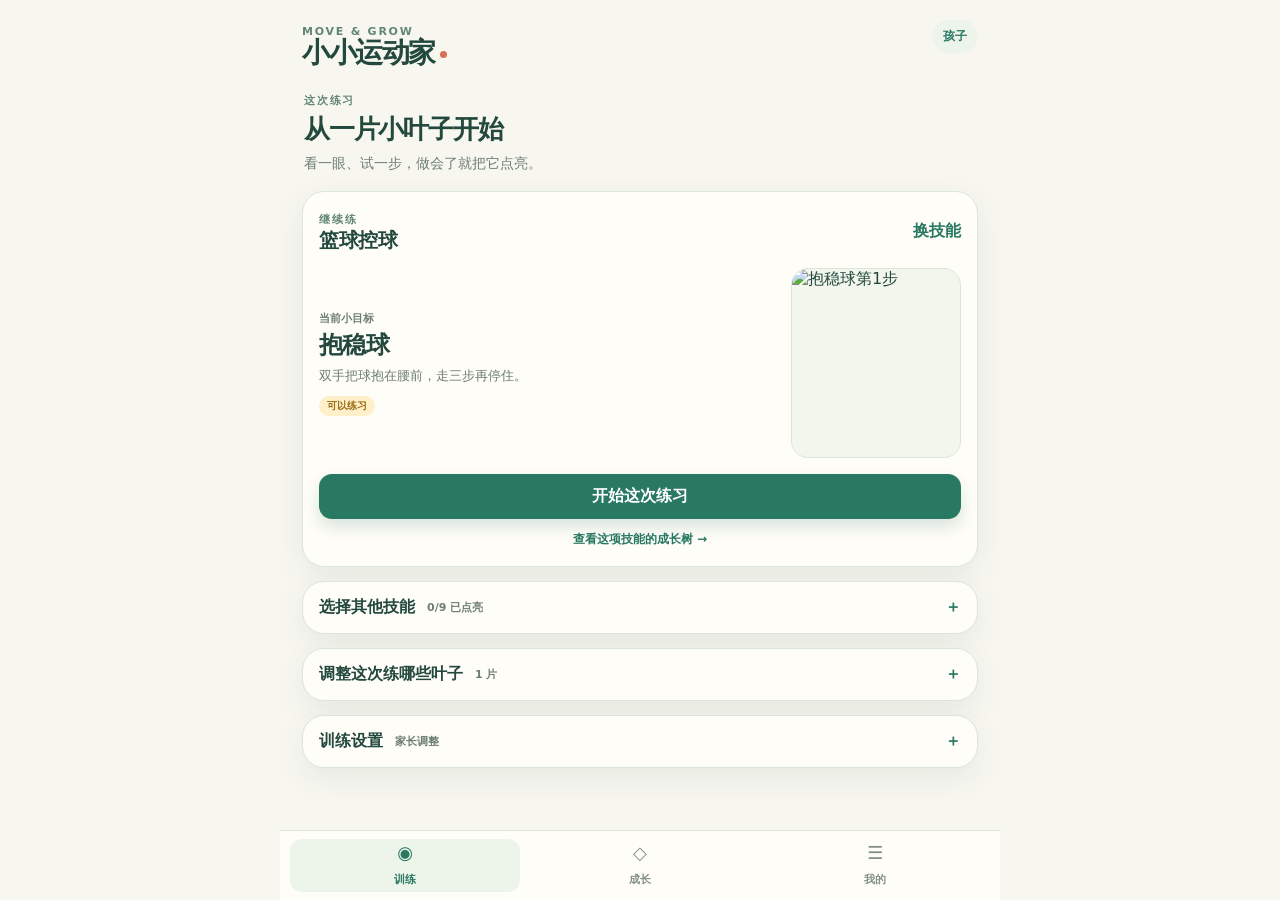
==== next/index.html @ 774c68de "发布 next 页面" ====
<!doctype html>
<html lang="zh-CN">
<head>
  <meta charset="utf-8">
  <meta name="viewport" content="width=device-width,initial-scale=1,viewport-fit=cover">
  <meta name="theme-color" content="#1f6c58">
  <meta name="description" content="给孩子的亲子运动成长记录，从一片小叶子开始。">
  <title>小小运动家</title>
  <link rel="stylesheet" href="next.css">
  <script src="next-content.js" defer></script>
  <script src="next-illustrations.js" defer></script>
  <script src="next-app.js?tree-layout=grouped3" defer></script>
</head>
<body>
<div class="app-shell">
  <header class="topbar">
    <div><span class="eyebrow">MOVE & GROW</span><h1>小小运动家<span class="dot"></span></h1></div>
    <span id="profileBadge" class="profile-badge">孩子</span>
  </header>

  <main>
    <section id="trainView" class="view" aria-labelledby="trainTitle">
      <div class="hero-copy compact-hero">
        <p class="eyebrow">这次练习</p>
        <h2 id="trainTitle">从一片小叶子开始</h2>
        <p>看一眼、试一步，做会了就把它点亮。</p>
      </div>

      <section class="section-card primary-practice-card" aria-labelledby="currentSkillName">
        <div class="section-head">
          <div><span class="section-kicker">继续练</span><h3 id="currentSkillName">篮球控球</h3></div>
          <button id="changeSkillButton" class="text-button" type="button">换技能</button>
        </div>
        <div class="current-leaf-preview">
          <div class="current-leaf-copy">
            <span class="current-leaf-label">当前小目标</span>
            <h4 id="currentLeafName">抱稳球</h4>
            <p id="currentLeafTask">双手把球抱在腰前，走三步再停住。</p>
            <span id="currentLeafStatus" class="status-pill">可以练习</span>
          </div>
          <div id="currentLeafImage" class="current-leaf-image" aria-label="当前动作图解"></div>
        </div>
        <button id="startSessionPrimary" class="primary-button" type="button">开始这次练习</button>
        <button id="openTreeFromTrain" class="subtle-link" type="button">查看这项技能的成长树 →</button>
      </section>

      <details id="skillChooser" class="section-card simple-details">
        <summary><span>选择其他技能</span><span id="skillProgress" class="summary-meta"></span></summary>
        <div class="details-body">
          <p class="muted short-help">换一项技能后，页面会自动推荐下一片可以练的叶子。</p>
          <div id="skillPicker" class="skill-picker"></div>
        </div>
      </details>

      <details id="leafChooser" class="section-card simple-details">
        <summary><span>调整这次练哪些叶子</span><span id="selectedLeafCount" class="summary-meta">1 片</span></summary>
        <div class="details-body">
          <p class="muted short-help">默认练当前叶子。孩子状态好时，可以再加一到两片同一技能的叶子。</p>
          <div id="todayPath" class="today-path"></div>
        </div>
      </details>

      <details id="trainingOptions" class="section-card simple-details">
        <summary><span>训练设置</span><span class="summary-meta">家长调整</span></summary>
        <div class="details-body">
          <div class="duration-row"><label for="duration">这次时长</label><select id="duration"><option value="25">轻量</option><option value="40" selected>标准</option><option value="50">加长</option></select></div>
          <p class="muted short-help">时长包含热身、练习、游戏和收尾；孩子累了随时可以结束。</p>
        </div>
      </details>

      <div id="sessionPanel" class="section-card session-card" hidden></div>
    </section>

    <section id="treeView" class="view" hidden aria-labelledby="treeTitle">
      <div class="page-heading compact-heading"><p class="eyebrow">成长</p><h2 id="treeTitle">一项技能，一棵树</h2><p>从底部的小能力开始，慢慢长出新的本领。</p></div>
      <div class="section-card tree-select-card simple-tree-tools">
        <label for="treeSkillSelect">正在看的技能</label>
        <select id="treeSkillSelect"></select>
        <div id="treeLegend" class="tree-legend"><span><i class="legend-dot done"></i>已点亮</span><span><i class="legend-dot ready"></i>现在可以练</span><span><i class="legend-dot locked"></i>先预览</span></div>
      </div>
      <div id="skillTree" class="skill-tree" aria-live="polite"></div>
    </section>

    <section id="myView" class="view" hidden aria-labelledby="myTitle">
      <div class="page-heading compact-heading"><p class="eyebrow">我的</p><h2 id="myTitle">成长和设置</h2><p>先看看点亮的叶子，再调整档案和陪练方式。</p></div>
      <details class="section-card simple-details" open><summary><span>成长记录</span><span class="summary-meta">看见点亮的叶子</span></summary><div class="details-body"><div id="recordSummary" class="record-summary"></div><div id="recordList" class="record-list"></div></div></details>
      <div class="section-card profile-card">
        <div class="section-head"><div><span class="section-kicker">档案</span><h3>当前使用者</h3></div><span class="muted">本机保存</span></div>
        <div class="profile-controls"><label for="profileSelect">使用者<select id="profileSelect"></select></label><button id="newProfile" class="secondary-button" type="button">新增</button></div>
        <div id="newProfileForm" class="new-profile-form" hidden><label for="newProfileName">名字</label><div><input id="newProfileName" type="text" maxlength="20" autocomplete="off" placeholder="例如：小明"><button id="createProfile" class="secondary-button" type="button">创建</button></div></div>
        <p class="muted profile-note">不同档案互相独立；换手机时可以导出后再导入。</p>
      </div>

      <details class="section-card simple-details" open><summary><span>孩子害怕失败时</span></summary><div class="details-body prose"><p>先承认难受，再给一个更小的选择：“你想把球放近一点，还是先看我做一次？”</p><p>把成功标准改成“试了一个步骤”，大人自然示范失误、调整和再试。</p></div></details>
      <details class="section-card simple-details"><summary><span>安全和器材</span></summary><div class="details-body prose"><p>使用轻球、软豆袋、扁平标志和软短绳，选择平整、防滑、远离车流的空地。</p><p>出现疼痛、明显跛行、异常气喘或头晕，立即停止并咨询专业人员。</p></div></details>
      <details class="section-card simple-details"><summary><span>备份成长记录</span></summary><div class="details-body"><p class="muted">记录只保存在当前浏览器，不会自动同步到其他手机。</p><div class="button-row"><button id="exportData" class="secondary-button" type="button">导出当前档案</button><label class="secondary-button file-label">导入档案<input id="importData" type="file" accept="application/json,.json"></label></div><p id="backupStatus" class="status-text"></p></div></details>
    </section>
  </main>
</div>

<div id="leafDetail" class="leaf-detail" hidden></div>
<nav class="bottom-nav" aria-label="主导航"><button data-view="trainView" aria-current="page"><span>◉</span>训练</button><button data-view="treeView"><span>◇</span>成长</button><button data-view="myView"><span>☰</span>我的</button></nav>
<div id="toast" class="toast" role="status" aria-live="polite" hidden></div>
</body>
</html>
---- next/next.css ----
:root{--ink:#23483d;--muted:#6c7d73;--paper:#f7f7f0;--card:#fffdf8;--line:#dce6da;--green:#287862;--coral:#d86e55;--shadow:0 10px 30px rgba(42,75,61,.08)}
*{box-sizing:border-box}html{background:var(--paper);color:var(--ink);font-family:ui-rounded,"PingFang SC","Microsoft YaHei",system-ui,sans-serif}body{margin:0;min-width:320px;padding-bottom:84px}.app-shell{width:min(720px,100%);margin:0 auto;padding:18px 16px 32px}.topbar{display:flex;justify-content:space-between;align-items:flex-start;padding:2px 0 22px}.eyebrow,.section-kicker{font-size:11px;letter-spacing:.16em;font-weight:800;color:#628675;margin:0 0 6px}.topbar h1{font-size:28px;line-height:1;margin:0;letter-spacing:-.05em}.dot{display:inline-block;width:7px;height:7px;margin-left:5px;border-radius:50%;background:var(--coral);vertical-align:middle}.version-pill{background:#e7f0e5;color:var(--green);border-radius:99px;padding:8px 11px;font-size:12px;font-weight:700}.hero-copy{padding:12px 2px 20px}.hero-copy h2,.page-heading h2{font-size:28px;line-height:1.18;letter-spacing:-.045em;margin:0 0 10px}.hero-copy p:last-child,.page-heading p:last-child{margin:0;color:var(--muted);line-height:1.7;font-size:14px}.section-card{background:var(--card);border:1px solid var(--line);border-radius:22px;box-shadow:var(--shadow);padding:18px;margin:0 0 14px}.section-head{display:flex;justify-content:space-between;gap:12px;align-items:flex-start}.section-head h3{font-size:19px;margin:0;letter-spacing:-.025em}.muted{color:var(--muted);font-size:13px}.text-button{border:0;background:none;color:var(--green);font:inherit;font-weight:750;padding:4px 0}.skill-picker{display:grid;grid-template-columns:repeat(2,minmax(0,1fr));gap:9px;margin-top:16px}.skill-option{appearance:none;border:1px solid var(--line);background:#fff;border-radius:15px;padding:12px;text-align:left;cursor:pointer;color:var(--ink);display:flex;align-items:center;gap:9px;min-height:58px}.skill-option.selected{border-color:var(--green);box-shadow:0 0 0 3px rgba(40,120,98,.12);background:#f0f7ee}.skill-option .skill-swatch{width:12px;height:12px;border-radius:50%;flex:none}.skill-option strong{display:block;font-size:14px}.skill-option small{display:block;color:var(--muted);margin-top:2px;font-size:11px}.today-card .muted{line-height:1.65;margin:10px 0 14px}.today-path{display:grid;gap:8px}.path-row{display:grid;grid-template-columns:32px 1fr auto;align-items:center;gap:9px;border:1px solid #e4ebe1;border-radius:14px;padding:10px 11px}.path-index{width:23px;height:23px;border-radius:50%;background:#e5f0e5;color:var(--green);font-weight:800;font-size:12px;display:grid;place-items:center}.path-row strong{font-size:13px}.path-row small{font-size:11px;color:var(--muted)}.leaf-chip{color:#fff;border-radius:99px;padding:5px 8px;font-size:10px;font-weight:800}.duration-row{display:flex;align-items:center;justify-content:space-between;border-top:1px solid var(--line);margin-top:16px;padding-top:14px;font-size:13px;font-weight:700}.duration-row select,.tree-select-card select{border:1px solid var(--line);border-radius:10px;background:white;padding:9px 10px;color:var(--ink);font:inherit;font-size:13px}.primary-button,.secondary-button{border:0;border-radius:13px;padding:12px 15px;font:inherit;font-weight:800;cursor:pointer}.primary-button{width:100%;margin-top:16px;background:var(--green);color:white;box-shadow:0 8px 15px rgba(40,120,98,.18)}.secondary-button{background:#edf4ec;color:var(--green)}.session-card{border-color:#b9d7c0;background:#f7fbf4}.session-card h3{margin:0;font-size:20px}.session-card>p{line-height:1.6}.session-meta{display:flex;justify-content:space-between;color:var(--muted);font-size:12px;margin:10px 0 14px}.training-step{border:1px solid var(--line);border-radius:17px;padding:13px;background:white;margin:9px 0}.training-step.is-focus{border-color:#a8ccb0;box-shadow:inset 4px 0 0 var(--green)}.step-top{display:flex;justify-content:space-between;gap:10px;align-items:center}.step-top strong{font-size:14px}.training-step p{font-size:13px;line-height:1.55;color:var(--muted);margin:7px 0}.step-actions{display:flex;gap:8px}.small-button{border:0;background:#eef5ed;color:var(--green);border-radius:9px;padding:8px 10px;font:inherit;font-size:12px;font-weight:800}.page-heading{padding:12px 2px 18px}.tree-select-card{display:flex;align-items:center;gap:10px;flex-wrap:wrap}.tree-select-card label{font-weight:800;font-size:13px}.tree-select-card select{flex:1;min-width:170px}.tree-legend{width:100%;display:flex;gap:12px;flex-wrap:wrap;color:var(--muted);font-size:11px}.tree-legend span{display:flex;align-items:center;gap:5px}.legend-dot{display:inline-block;width:10px;height:10px;border-radius:50%}.legend-dot.done{background:var(--green)}.legend-dot.ready{background:#f0b653}.legend-dot.locked{background:#d6dfd4}.skill-tree{position:relative;padding:16px 0 2px}.skill-tree:before{content:"";position:absolute;left:21px;top:20px;bottom:18px;width:5px;border-radius:4px;background:#d7e7d4}.tree-branch{position:relative;padding:0 0 17px 48px}.tree-branch:before{content:"";position:absolute;left:21px;top:20px;width:28px;height:2px;background:#d7e7d4}.branch-head{position:relative;display:flex;align-items:center;gap:9px;margin-bottom:9px}.branch-node{width:16px;height:16px;position:absolute;left:-34px;background:#c6dec7;border:4px solid var(--paper);border-radius:50%;box-shadow:0 0 0 2px #9fc49f}.branch-head h3{font-size:15px;margin:0}.branch-head p{font-size:11px;color:var(--muted);margin:0}.leaf-grid{display:grid;gap:8px}.leaf-card{position:relative;border:1px solid var(--line);border-radius:16px;background:#fff;padding:11px 12px;display:grid;grid-template-columns:32px 1fr auto;align-items:center;gap:9px;text-align:left;cursor:pointer;min-height:62px}.leaf-card:before{content:"";position:absolute;left:-27px;top:50%;width:27px;height:2px;background:#d7e7d4}.leaf-card.done{background:#edf7ea;border-color:#a9cda9}.leaf-card.ready{border-color:#efce86;background:#fffaf0}.leaf-card.locked{opacity:.6;cursor:not-allowed;background:#f4f6f1}.leaf-shape{width:28px;height:21px;border-radius:100% 0 100% 0;transform:rotate(-35deg);background:#d8e5d3;display:grid;place-items:center;color:var(--green);font-size:11px;font-weight:900}.done .leaf-shape{background:var(--green);color:#fff}.ready .leaf-shape{background:#f0b653;color:#fff}.leaf-card strong{font-size:13px}.leaf-card small{display:block;color:var(--muted);font-size:11px;line-height:1.4;margin-top:2px}.leaf-status{font-size:11px;color:var(--muted);white-space:nowrap}.done .leaf-status{color:var(--green);font-weight:800}.ready .leaf-status{color:#b07b16;font-weight:800}.leaf-detail{position:fixed;z-index:40;inset:auto 0 70px;margin:auto;width:min(720px,100%);background:var(--card);border:1px solid var(--line);border-radius:25px;box-shadow:0 -14px 40px rgba(33,59,48,.18);padding:18px 16px 105px;max-height:87vh;overflow:auto}.leaf-detail.open{display:block}.leaf-detail:before{content:"";display:block;width:40px;height:4px;border-radius:5px;background:#cddbc9;margin:-7px auto 14px}.leaf-detail h3{font-size:22px;margin:0}.leaf-detail .detail-kicker{color:var(--green);font-size:11px;font-weight:800;letter-spacing:.12em}.leaf-detail p{line-height:1.6;font-size:14px}.detail-top{display:flex;justify-content:space-between;gap:10px}.close-detail{border:0;background:#eef4eb;border-radius:50%;width:32px;height:32px;font-size:20px;color:var(--green)}.motion-sequence{display:grid;grid-template-columns:repeat(4,1fr);gap:5px;margin:14px 0}.motion-frame{border:1px solid var(--line);border-radius:12px;overflow:hidden;background:#f1f6ed}.motion-frame svg{width:100%;display:block}.motion-frame figcaption{font-size:10px;padding:5px 4px;color:var(--muted);text-align:center;white-space:nowrap;overflow:hidden;text-overflow:ellipsis}.detail-tip{background:#f0f6eb;border-radius:13px;padding:10px 12px;color:#476953;font-size:13px}.record-summary{display:grid;grid-template-columns:repeat(2,1fr);gap:10px;margin-bottom:14px}.summary-stat{background:var(--card);border:1px solid var(--line);border-radius:17px;padding:14px}.summary-stat strong{font-size:24px;display:block}.summary-stat span{font-size:12px;color:var(--muted)}.record-list{display:grid;gap:10px}.record-skill{background:var(--card);border:1px solid var(--line);border-radius:18px;padding:14px}.record-skill-head{display:flex;justify-content:space-between;align-items:center}.record-skill h3{font-size:16px;margin:0}.record-skill small{color:var(--muted)}.record-bar{height:7px;background:#e8eee4;border-radius:7px;overflow:hidden;margin:11px 0}.record-bar i{display:block;height:100%;background:var(--green);border-radius:inherit}.record-leaf-row{display:grid;grid-template-columns:25px 1fr auto;gap:8px;align-items:center;padding:7px 0;border-top:1px solid #edf1eb}.record-leaf-row strong{font-size:12px}.record-leaf-row small{display:block;color:var(--muted);font-size:11px}.record-mark{color:var(--green);font-weight:800;font-size:12px}.backup-card summary,.section-card summary{cursor:pointer;font-weight:800;list-style:none}.backup-card summary::-webkit-details-marker,.section-card summary::-webkit-details-marker{display:none}.backup-card summary:after,.section-card summary:after{content:"＋";float:right;color:var(--green)}.backup-card[open] summary:after,.section-card[open] summary:after{content:"−"}.details-body{padding-top:14px}.prose p{font-size:13px;line-height:1.75;margin:7px 0}.button-row{display:flex;gap:9px;flex-wrap:wrap}.file-label{position:relative;overflow:hidden}.file-label input{position:absolute;inset:0;opacity:0}.status-text{font-size:12px;color:var(--muted)}.bottom-nav{position:fixed;z-index:30;bottom:0;left:0;right:0;margin:auto;width:min(720px,100%);height:70px;padding:8px 10px calc(8px + env(safe-area-inset-bottom));display:grid;grid-template-columns:repeat(4,1fr);gap:5px;background:rgba(255,253,248,.95);backdrop-filter:blur(14px);border-top:1px solid var(--line)}.bottom-nav button{border:0;background:none;color:#829087;font:inherit;font-size:11px;font-weight:750;display:grid;place-items:center;gap:2px;border-radius:12px}.bottom-nav button span{font-size:18px;line-height:1}.bottom-nav button[aria-current=page]{color:var(--green);background:#edf5eb}.toast{position:fixed;z-index:50;left:50%;bottom:85px;transform:translateX(-50%);padding:10px 14px;background:#24493c;color:white;border-radius:12px;font-size:12px;box-shadow:0 8px 20px #18382c44}.toast[hidden],.view[hidden],.leaf-detail[hidden]{display:none}
@media(min-width:620px){.skill-picker{grid-template-columns:repeat(3,minmax(0,1fr))}.motion-sequence{gap:8px}.app-shell{padding-left:22px;padding-right:22px}.leaf-grid{grid-template-columns:repeat(2,minmax(0,1fr))}.leaf-card:before{display:none}.tree-branch:before{left:21px;width:26px}}

/* tree canvas: trunk, branches and leaves */
.skill-tree{padding:8px 0 16px;overflow:hidden}
.tree-stage{position:relative;min-height:var(--tree-height);height:var(--tree-height);border-radius:28px;overflow:hidden;background:linear-gradient(180deg,#f4faed 0%,#edf5e7 54%,#e3efdf 100%);border:1px solid #d7e7d4;box-shadow:inset 0 -28px 0 rgba(122,157,103,.08)}
.tree-stage:after{content:"";position:absolute;left:0;right:0;bottom:0;height:110px;background:radial-gradient(ellipse at 50% 100%,rgba(102,137,77,.20),transparent 67%);pointer-events:none}
.tree-lines{position:absolute;inset:0;width:100%;height:100%;z-index:1;overflow:visible}
.tree-trunk{fill:none;stroke:url(#trunkGradient);stroke-width:34;stroke-linecap:round;filter:drop-shadow(1px 3px 2px rgba(81,58,40,.13))}
.tree-root{fill:none;stroke:#79513a;stroke-width:13;stroke-linecap:round;opacity:.85}
.tree-branch-line{fill:none;stroke:#79513a;stroke-width:14;stroke-linecap:round}
.tree-twig{fill:none;stroke:#8d6043;stroke-width:7;stroke-linecap:round;opacity:.9}
.tree-canopy{opacity:.72;filter:drop-shadow(0 4px 3px rgba(58,96,47,.12))}.tree-foliage-leaf{filter:drop-shadow(0 2px 1px rgba(56,91,49,.14))}
.tree-twig.done{stroke:#5f8a57}.tree-twig.ready{stroke:#d69a3d}.tree-twig.locked{stroke:#a8b5a2}
.tree-crown{z-index:0}.tree-foliage-leaf{filter:drop-shadow(0 2px 1px rgba(56,91,49,.12));transition:opacity .2s}.tree-fruit{filter:drop-shadow(0 2px 1px rgba(116,83,33,.2))}
.tree-branch-label{position:absolute;z-index:3;min-width:112px;padding:8px 10px;border-radius:13px;background:rgba(255,253,248,.94);border:1px solid color-mix(in srgb,var(--branch-color) 35%,#fff);box-shadow:0 4px 12px rgba(54,77,53,.10);transform:translateY(-50%)}
.tree-branch-label strong{display:block;font-size:12px;color:var(--ink)}.tree-branch-label small{display:block;color:var(--muted);font-size:10px;margin-top:2px}
.tree-leaf{position:absolute;z-index:4;width:132px;height:64px;min-height:64px;border:1px solid #cdddc8;border-radius:18px;background:rgba(255,255,251,.96);padding:9px 9px 9px 8px;display:flex;align-items:center;gap:7px;text-align:left;color:var(--ink);cursor:pointer;box-shadow:0 5px 14px rgba(44,76,55,.10);transform:translateY(-50%);transition:transform .16s ease,box-shadow .16s ease}
.tree-leaf:hover,.tree-leaf:focus-visible{transform:translateY(-50%) scale(1.03);box-shadow:0 8px 18px rgba(44,76,55,.18);outline:none}
.tree-leaf-mark{width:28px;height:22px;flex:none;border-radius:100% 0 100% 0;transform:rotate(-35deg);display:grid;place-items:center;background:#dbe7d6;color:#628161;font-size:12px;font-weight:900}
.tree-leaf-copy{min-width:0}.tree-leaf-copy strong{display:block;font-size:12px;line-height:1.25}.tree-leaf-copy small{display:block;color:var(--muted);font-size:10px;margin-top:3px}
.tree-leaf.done{background:#eff8e9;border-color:#8fbd85}.tree-leaf.done .tree-leaf-mark{background:#4f8a55;color:#fff}.tree-leaf.done .tree-leaf-copy small{color:#4f8a55;font-weight:800}
.tree-leaf.ready{background:#fff9e9;border-color:#e2b85b;box-shadow:0 0 0 3px rgba(226,184,91,.14),0 5px 14px rgba(44,76,55,.10)}.tree-leaf.ready .tree-leaf-mark{background:#e0ac42;color:#fff}.tree-leaf.ready .tree-leaf-copy small{color:#a87314;font-weight:800}
.tree-leaf.locked{opacity:.55;filter:saturate(.55);cursor:not-allowed}.tree-leaf.locked .tree-leaf-mark{background:#d4ddd1;color:#879487}
.tree-leaf.locked:hover,.tree-leaf.locked:focus-visible{opacity:.78;filter:saturate(.8);cursor:pointer}
.primary-button:disabled{background:#b8c7b6;box-shadow:none;cursor:not-allowed}
.tree-root-label{position:absolute;z-index:4;left:50%;bottom:18px;transform:translateX(-50%);display:flex;align-items:center;gap:7px;width:max-content;max-width:90%;padding:8px 13px;border-radius:999px;background:rgba(255,253,248,.93);border:1px solid #c8dac4;box-shadow:0 4px 13px rgba(47,77,53,.10)}
.tree-root-label span{font-size:18px}.tree-root-label strong{font-size:12px}.tree-root-label small{font-size:10px;color:var(--muted)}
.motion-sequence{display:flex;gap:10px;overflow-x:auto;scroll-snap-type:x mandatory;padding:3px 2px 12px;margin:14px -2px 2px;overscroll-behavior-x:contain}
.motion-frame{flex:0 0 min(86vw,300px);scroll-snap-align:start;margin:0;border:1px solid var(--line);border-radius:18px;overflow:hidden;background:#f1f6ed;box-shadow:0 5px 14px rgba(44,76,55,.08)}
.motion-svg{width:100%;height:auto;display:block}.motion-svg text{letter-spacing:.02em}.motion-svg+figcaption{background:#fffdf8}
.motion-frame svg{width:100%;height:auto;display:block}.motion-frame figcaption{font-size:11px;padding:7px 5px;color:var(--muted);text-align:center}
.generated-motion{position:relative;aspect-ratio:3/4;overflow:hidden;background:#f6f7ee}.generated-motion img{width:100%;height:100%;object-fit:contain;display:block}
.generated-motion.vector-motion{aspect-ratio:340/250}
.vector-motion .motion-svg{height:100%;object-fit:contain}
@media(min-width:620px){.motion-frame{flex-basis:260px}.motion-sequence{justify-content:flex-start}.tree-stage{min-height:620px}}
@media(max-width:420px){.tree-stage{margin-left:-4px;margin-right:-4px;border-radius:23px}.tree-leaf{width:119px;height:64px;min-height:64px;padding-left:7px;padding-right:7px}.tree-leaf-copy strong{font-size:11px}.tree-branch-label{min-width:102px}.tree-root-label small{display:none}}

/* Train selection and profile separation */
.selection-help{display:flex;justify-content:space-between;align-items:center;gap:8px;margin:2px 0 12px;font-size:12px;color:var(--muted)}
.selection-help strong{color:var(--green);white-space:nowrap}
.today-path{max-height:360px;overflow:auto;overscroll-behavior:contain}
.path-row{width:100%;font:inherit;color:var(--ink);background:#fff;text-align:left;cursor:pointer}
.path-row.chosen{background:#f0f7ee;border-color:#83b596;box-shadow:0 0 0 2px rgba(40,120,98,.10)}
.path-row small{display:block;line-height:1.45;margin-top:3px}
.leaf-chip{white-space:nowrap}
.profile-controls{display:flex;gap:10px;align-items:end;margin-top:14px}
.profile-controls label{flex:1;font-size:12px;font-weight:800}
.profile-controls select{display:block;width:100%;margin-top:5px;padding:10px;border:1px solid var(--line);border-radius:10px;background:#fff;color:var(--ink);font:inherit}
.profile-controls .secondary-button{white-space:nowrap;font-size:12px}
.profile-note{margin-bottom:0}
.new-profile-form{margin-top:12px;font-size:12px;font-weight:800}
.new-profile-form[hidden]{display:none}
.new-profile-form>div{display:flex;gap:8px;margin-top:5px}
.new-profile-form input{min-width:0;flex:1;padding:10px;border:1px solid var(--line);border-radius:10px;background:#fff;color:var(--ink);font:inherit}
.new-profile-form .secondary-button{white-space:nowrap}

/* Keep action sheets visible from both training and tree views. */
.leaf-detail{z-index:70;bottom:0;max-height:calc(100dvh - 12px);padding-bottom:calc(30px + env(safe-area-inset-bottom));border-radius:24px 24px 0 0}
.bottom-nav{z-index:30}

/* Simplified child-first flow */
.profile-badge{display:inline-flex;align-items:center;gap:5px;padding:8px 11px;border-radius:999px;background:#edf4eb;color:var(--green);font-size:12px;font-weight:800;max-width:130px;overflow:hidden;text-overflow:ellipsis;white-space:nowrap}
.compact-hero{padding-top:4px;padding-bottom:16px}.compact-hero h2{font-size:26px;margin-bottom:7px}.compact-heading{padding-top:4px;padding-bottom:14px}
.primary-practice-card{padding:16px}.primary-practice-card .section-head{align-items:center}.primary-practice-card .section-head h3{font-size:20px}.current-leaf-preview{display:grid;grid-template-columns:minmax(0,1fr) 128px;gap:12px;align-items:stretch;margin-top:14px}.current-leaf-copy{min-width:0;display:flex;flex-direction:column;align-items:flex-start;justify-content:center}.current-leaf-label{font-size:11px;color:var(--muted);font-weight:800;margin-bottom:5px}.current-leaf-copy h4{font-size:21px;line-height:1.2;margin:0 0 7px;letter-spacing:-.03em}.current-leaf-copy p{font-size:13px;line-height:1.55;color:var(--muted);margin:0 0 10px}.current-leaf-image{min-width:0;min-height:148px;border-radius:17px;overflow:hidden;border:1px solid #dce8d5;background:#f2f6ed;display:flex;align-items:center;justify-content:center}.current-leaf-image .generated-motion{width:100%;height:100%;aspect-ratio:auto;background:transparent}.current-leaf-image .generated-motion img{object-fit:cover}.current-leaf-image .vector-motion{aspect-ratio:auto}.current-leaf-image .motion-svg{height:100%;width:100%;object-fit:contain}.status-pill{display:inline-flex;align-items:center;border-radius:999px;padding:5px 8px;background:#eef5ed;color:var(--green);font-size:10px;font-weight:800;line-height:1}.status-pill.status-done{background:#dff0df;color:#377446}.status-pill.status-ready{background:#fff0ca;color:#9a6d13}.status-pill.status-locked{background:#eef0eb;color:#788276}.summary-meta{font-size:11px;color:var(--muted);font-weight:700}.simple-details{padding:0;overflow:hidden}.simple-details summary{padding:15px 16px;display:flex;justify-content:space-between;align-items:center;gap:12px}.simple-details summary:after{float:none;margin-left:auto}.simple-details[open] summary{border-bottom:1px solid var(--line)}.simple-details .details-body{padding:0 16px 16px}.short-help{margin:12px 0}.subtle-link{display:block;width:100%;border:0;background:transparent;color:var(--green);font:inherit;font-size:12px;font-weight:800;text-align:center;padding:12px 5px 2px;cursor:pointer}.subtle-link:hover{text-decoration:underline}.selection-help{margin-top:0}
.session-card{padding:16px}.session-head{display:flex;align-items:flex-start;justify-content:space-between;gap:10px}.session-head h3{font-size:21px;margin:0;line-height:1.2}.close-session{border:0;background:#eef4eb;color:var(--green);border-radius:50%;width:31px;height:31px;font-size:20px;line-height:1;cursor:pointer}.session-progress-label{display:flex;justify-content:space-between;gap:12px;color:var(--muted);font-size:11px;font-weight:800;margin:14px 0 9px}.session-motion{border:1px solid var(--line);border-radius:18px;overflow:hidden;background:#f1f6ed}.session-motion .generated-motion{width:100%;max-height:360px}.session-motion .generated-motion img{width:100%;height:auto;max-height:360px;object-fit:contain}.session-motion .vector-motion{aspect-ratio:340/250}.session-motion .motion-svg{width:100%;height:auto;display:block}.session-cue{font-size:14px;line-height:1.65;margin:12px 2px 0;color:#3d5b4d}.session-frame-controls{display:flex;justify-content:space-between;gap:8px;margin-top:12px}.session-frame-controls .small-button{min-width:72px}.session-frame-controls .small-button:disabled{opacity:.45;cursor:not-allowed}.session-done{margin-top:10px}.session-plan-details{border-top:1px solid var(--line);margin-top:15px;padding-top:11px}.session-plan-details summary{cursor:pointer;font-size:12px;font-weight:800;color:var(--green)}.session-plan-details ol{margin:10px 0 0;padding-left:21px;color:var(--muted);font-size:12px;line-height:1.6}.session-plan-details li{padding-left:3px;margin:4px 0}.session-plan-details li strong{display:block;color:var(--ink)}.session-end{padding-top:12px}.session-summary-line{font-size:14px;line-height:1.6;color:#3d5b4d;margin:13px 0}.session-note-label{display:block;font-size:12px;font-weight:800;margin-top:14px}.session-card textarea{display:block;width:100%;margin-top:7px;resize:vertical;border:1px solid var(--line);border-radius:12px;padding:10px;font:inherit;font-size:13px;line-height:1.55;background:#fff;color:var(--ink)}.session-actions{margin-top:10px}.record-leaf-row{width:100%;border-left:0;border-right:0;border-bottom:0;background:transparent;font:inherit;text-align:left;cursor:pointer}.record-leaf-row .small-button{pointer-events:none}.record-empty{margin:8px 0 2px}.profile-card{padding:16px}
@media(max-width:420px){.app-shell{padding-left:13px;padding-right:13px}.current-leaf-preview{grid-template-columns:minmax(0,1fr) 112px;gap:9px}.current-leaf-image{min-height:136px}.current-leaf-copy h4{font-size:19px}.current-leaf-copy p{font-size:12px}.primary-practice-card{padding:14px}.simple-details summary{padding-left:14px;padding-right:14px}.simple-details .details-body{padding-left:14px;padding-right:14px}.session-card{padding:14px}}
@media(min-width:620px){.current-leaf-preview{grid-template-columns:minmax(0,1fr) 170px}.current-leaf-image{min-height:190px}.current-leaf-copy h4{font-size:24px}}
.bottom-nav{grid-template-columns:repeat(3,1fr)}

/* Natural tree artwork with interactive leaf markers */
.tree-stage-art{height:var(--tree-height);min-height:var(--tree-height);background:linear-gradient(180deg,#f8fbef 0%,#eef5e8 57%,#e2efdf 100%);isolation:isolate;overflow:hidden}
.tree-stage-art:before{content:"";position:absolute;z-index:0;left:4%;right:4%;bottom:4%;height:20%;border-radius:50%;background:radial-gradient(ellipse at center,rgba(108,145,87,.20),rgba(108,145,87,0) 70%);pointer-events:none}
.tree-stage-art:after{content:"";position:absolute;z-index:0;left:7%;right:7%;bottom:5%;height:2px;border-radius:50%;background:rgba(101,137,83,.25);pointer-events:none}
.tree-art{position:absolute;z-index:1;inset:1% 1% 0;width:98%;height:99%;object-fit:contain;object-position:center bottom;pointer-events:none;filter:drop-shadow(0 10px 9px rgba(71,93,53,.12))}
.tree-stage-art .tree-branch-label{z-index:5;transform:translate(-50%,-50%);min-width:92px;padding:6px 8px;border-radius:12px;background:rgba(255,253,248,.92);border:1px solid color-mix(in srgb,var(--branch-color) 33%,#fff);box-shadow:0 4px 10px rgba(54,77,53,.10);pointer-events:none}
.tree-stage-art .tree-branch-label strong{font-size:11px}.tree-stage-art .tree-branch-label small{font-size:9px}
.tree-leaf-node{position:absolute;z-index:7;width:118px;min-height:42px;transform:translate(-50%,-50%);display:flex;align-items:center;gap:5px;padding:4px;border:0;background:transparent;color:var(--ink);font:inherit;text-align:left;cursor:pointer;transition:transform .16s ease,filter .16s ease}
.tree-leaf-node:hover,.tree-leaf-node:focus-visible{transform:translate(-50%,-50%) scale(1.06);filter:drop-shadow(0 5px 7px rgba(54,77,53,.18));outline:none}
.tree-node-shape{width:32px;height:23px;flex:none;border-radius:100% 0 100% 0;transform:rotate(-28deg);display:grid;place-items:center;background:linear-gradient(135deg,#d8e8cf,#b5d09f);box-shadow:0 2px 4px rgba(45,88,53,.18);color:#467550;font-size:11px;font-weight:900}
.tree-node-shape span{transform:rotate(28deg)}
.tree-node-caption{display:block;max-width:81px;padding:5px 7px;border-radius:9px;background:rgba(255,253,248,.94);border:1px solid rgba(196,214,190,.9);box-shadow:0 3px 8px rgba(54,77,53,.10);font-size:10px;line-height:1.25;font-weight:800;white-space:normal}
.tree-leaf-node.done .tree-node-shape{background:linear-gradient(135deg,#65a15e,#3e7b4b);color:#fff}.tree-leaf-node.done .tree-node-caption{border-color:#9fc898;color:#397048;background:#f2faed}
.tree-leaf-node.ready .tree-node-shape{background:linear-gradient(135deg,#f4cd6a,#d99836);color:#fff;box-shadow:0 0 0 4px rgba(238,186,71,.16),0 3px 6px rgba(129,91,24,.16)}.tree-leaf-node.ready .tree-node-caption{border-color:#e8c36f;color:#9a6c15;background:#fffaf0}
.tree-leaf-node.locked{opacity:.62}.tree-leaf-node.locked .tree-node-shape{background:#d6e0d2;color:#879487;box-shadow:none}.tree-leaf-node.locked .tree-node-caption{color:#788276;background:rgba(249,250,245,.88)}
.tree-stage-art .tree-root-label{z-index:8;bottom:13px;background:rgba(255,253,248,.95)}
@media(max-width:480px){.tree-stage-art .tree-branch-label{min-width:82px;padding:5px 6px}.tree-stage-art .tree-branch-label strong{font-size:10px}.tree-stage-art .tree-branch-label small{font-size:8px}.tree-leaf-node{width:105px;min-height:39px;gap:3px}.tree-node-shape{width:29px;height:21px;font-size:10px}.tree-node-caption{max-width:72px;padding:4px 5px;font-size:9px}}

/* Anchor each leaf marker to the painted branch; the label follows the leaf instead of replacing it. */
.tree-stage-art{height:auto;min-height:0;aspect-ratio:2/3}
.tree-stage-art .tree-art{inset:0;width:100%;height:100%;object-fit:fill;object-position:center}
.tree-stage-art .tree-branch-label{z-index:5;min-width:88px;padding:5px 7px;border-radius:11px}
.tree-stage-art .tree-branch-label strong{font-size:10px}.tree-stage-art .tree-branch-label small{font-size:8px}
.tree-leaf-node{width:36px;height:28px;min-height:28px;display:block;padding:0;border:0;background:transparent;transform:translate(-50%,-50%);filter:none}
.tree-leaf-node:hover,.tree-leaf-node:focus-visible{transform:translate(-50%,-50%) scale(1.1);filter:drop-shadow(0 5px 7px rgba(54,77,53,.20));outline:none}
.tree-node-shape{position:absolute;left:0;top:2px;width:36px;height:25px;border-radius:100% 0 100% 0;transform:rotate(-28deg);display:grid;place-items:center;background:linear-gradient(135deg,#d8e8cf,#b5d09f);box-shadow:0 2px 4px rgba(45,88,53,.18);color:#467550;font-size:12px;font-weight:900}
.tree-node-shape span{transform:rotate(28deg)}
.tree-node-caption{position:absolute;z-index:2;left:28px;top:50%;transform:translateY(-50%);display:block;width:max-content;max-width:92px;padding:4px 6px;border-radius:8px;background:rgba(255,253,248,.93);border:1px solid rgba(196,214,190,.9);box-shadow:0 3px 8px rgba(54,77,53,.10);font-size:9px;line-height:1.2;font-weight:800;white-space:normal;text-align:left}
.tree-leaf-node.caption-left .tree-node-caption{left:auto;right:28px;text-align:right}
.tree-leaf-node.done .tree-node-shape{background:linear-gradient(135deg,#65a15e,#3e7b4b);color:#fff}.tree-leaf-node.done .tree-node-caption{border-color:#9fc898;color:#397048;background:#f2faed}
.tree-leaf-node.ready .tree-node-shape{background:linear-gradient(135deg,#f4cd6a,#d99836);color:#fff;box-shadow:0 0 0 4px rgba(238,186,71,.16),0 3px 6px rgba(129,91,24,.16)}.tree-leaf-node.ready .tree-node-caption{border-color:#e8c36f;color:#9a6c15;background:#fffaf0}
.tree-leaf-node.locked{opacity:.62}.tree-leaf-node.locked .tree-node-shape{background:#d6e0d2;color:#879487;box-shadow:none}.tree-leaf-node.locked .tree-node-caption{color:#788276;background:rgba(249,250,245,.88)}
@media(max-width:480px){.tree-stage-art .tree-branch-label{min-width:76px;padding:4px 5px}.tree-stage-art .tree-branch-label strong{font-size:9px}.tree-stage-art .tree-branch-label small{font-size:7px}.tree-leaf-node{width:32px;height:25px;min-height:25px}.tree-node-shape{width:32px;height:22px;font-size:10px}.tree-node-caption{left:24px;right:auto;max-width:72px;padding:3px 5px;font-size:8px}.tree-leaf-node.caption-left .tree-node-caption{right:24px}}

/* Make the interactive leaf itself read clearly at a glance. */
.tree-leaf-node{width:46px;height:36px;min-height:36px}
.tree-node-shape{width:46px;height:32px;font-size:14px;box-shadow:0 3px 7px rgba(45,88,53,.24),0 0 0 2px rgba(255,253,248,.72)}
.tree-node-caption{left:35px;max-width:100px;font-size:10px;padding:5px 7px}
.tree-leaf-node.caption-left .tree-node-caption{right:35px}
.tree-leaf-node.locked .tree-node-shape{box-shadow:0 2px 5px rgba(45,88,53,.12),0 0 0 2px rgba(255,253,248,.72)}
@media(max-width:480px){.tree-leaf-node{width:41px;height:32px;min-height:32px}.tree-node-shape{width:41px;height:28px;font-size:12px}.tree-node-caption{left:31px;max-width:78px;font-size:9px;padding:4px 6px}.tree-leaf-node.caption-left .tree-node-caption{right:31px}}
.tree-leaf-node.locked{opacity:.72}.tree-leaf-node.locked .tree-node-shape{background:linear-gradient(135deg,#c4d3bd,#a6bba0);color:#647761}.tree-leaf-node.locked .tree-node-caption{color:#647761}
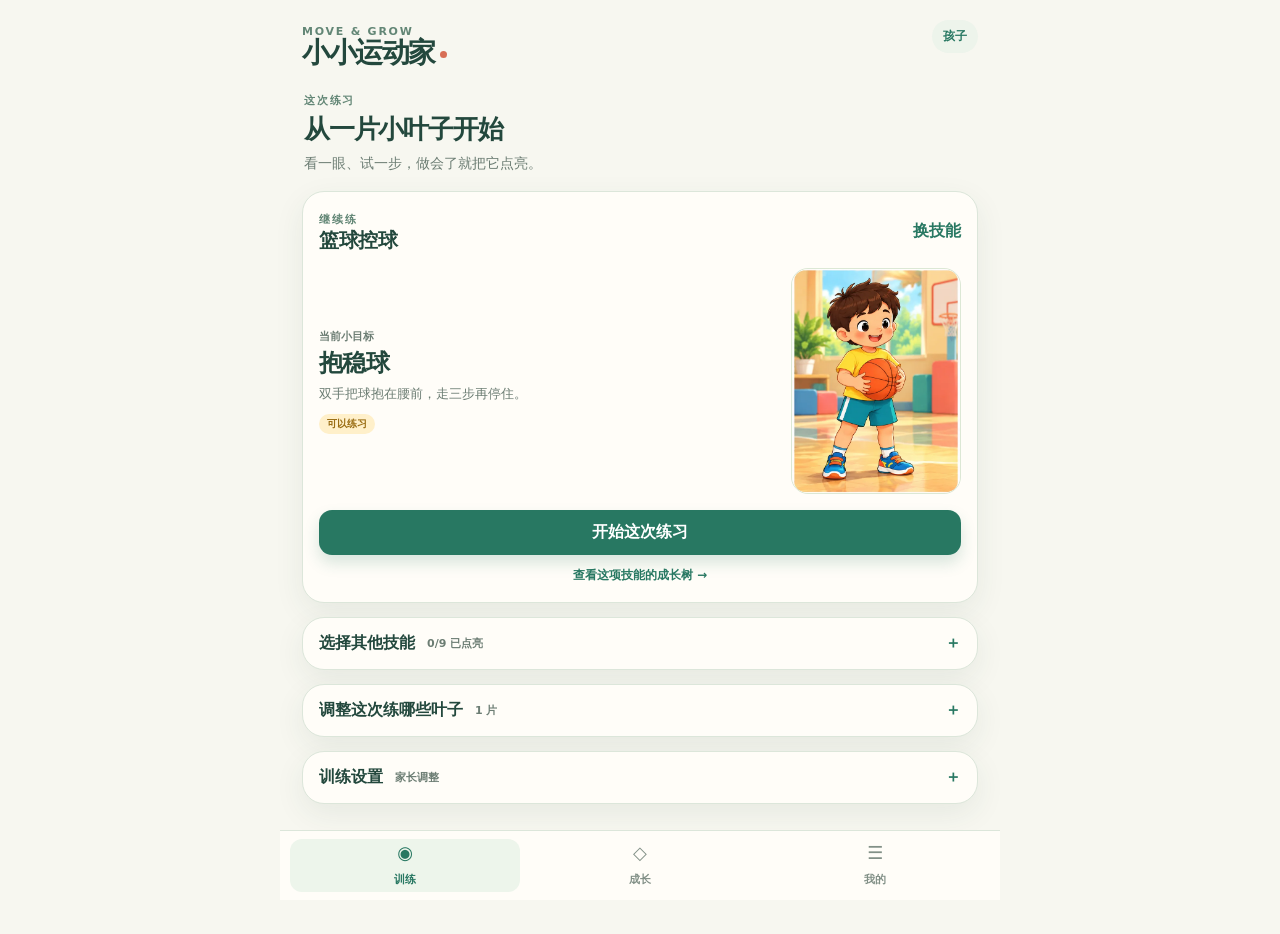
==== commit c3bc198f: "perf: prioritize movement images and persist image cache" ====
--- a/next/index.html
+++ b/next/index.html
@@ -6,10 +6,11 @@
   <meta name="theme-color" content="#1f6c58">
   <meta name="description" content="给孩子的亲子运动成长记录，从一片小叶子开始。">
   <title>小小运动家</title>
-  <link rel="stylesheet" href="next.css">
+  <link rel="stylesheet" href="next.css?assets=fast-images-1">
   <script src="next-content.js" defer></script>
-  <script src="next-illustrations.js" defer></script>
-  <script src="next-app.js?tree-layout=grouped3" defer></script>
+  <script src="next-images.js?assets=fast-images-1" defer></script>
+  <script src="next-illustrations.js?assets=fast-images-1" defer></script>
+  <script src="next-app.js?assets=fast-images-1" defer></script>
 </head>
 <body>
 <div class="app-shell">
--- a/next/next.css
+++ b/next/next.css
@@ -111,3 +111,8 @@
 .tree-leaf-node.locked .tree-node-shape{box-shadow:0 2px 5px rgba(45,88,53,.12),0 0 0 2px rgba(255,253,248,.72)}
 @media(max-width:480px){.tree-leaf-node{width:41px;height:32px;min-height:32px}.tree-node-shape{width:41px;height:28px;font-size:12px}.tree-node-caption{left:31px;max-width:78px;font-size:9px;padding:4px 6px}.tree-leaf-node.caption-left .tree-node-caption{right:31px}}
 .tree-leaf-node.locked{opacity:.72}.tree-leaf-node.locked .tree-node-shape{background:linear-gradient(135deg,#c4d3bd,#a6bba0);color:#647761}.tree-leaf-node.locked .tree-node-caption{color:#647761}
+
+/* Reserve image space and keep slow connections from showing a blank panel. */
+.image-status{position:absolute;inset:0;z-index:9;display:flex;flex-direction:column;align-items:center;justify-content:center;gap:9px;background:#f2f6ed;color:var(--muted);font-size:12px;text-align:center;padding:12px;pointer-events:auto}
+.tree-stage-art>.image-status{inset:35% 12% auto;border-radius:15px;min-height:72px;background:rgba(255,253,248,.94);box-shadow:var(--shadow)}
+.image-retry{border:1px solid var(--line);border-radius:9px;padding:8px 14px;background:#fff;color:var(--green);font:inherit;font-weight:700;cursor:pointer}
